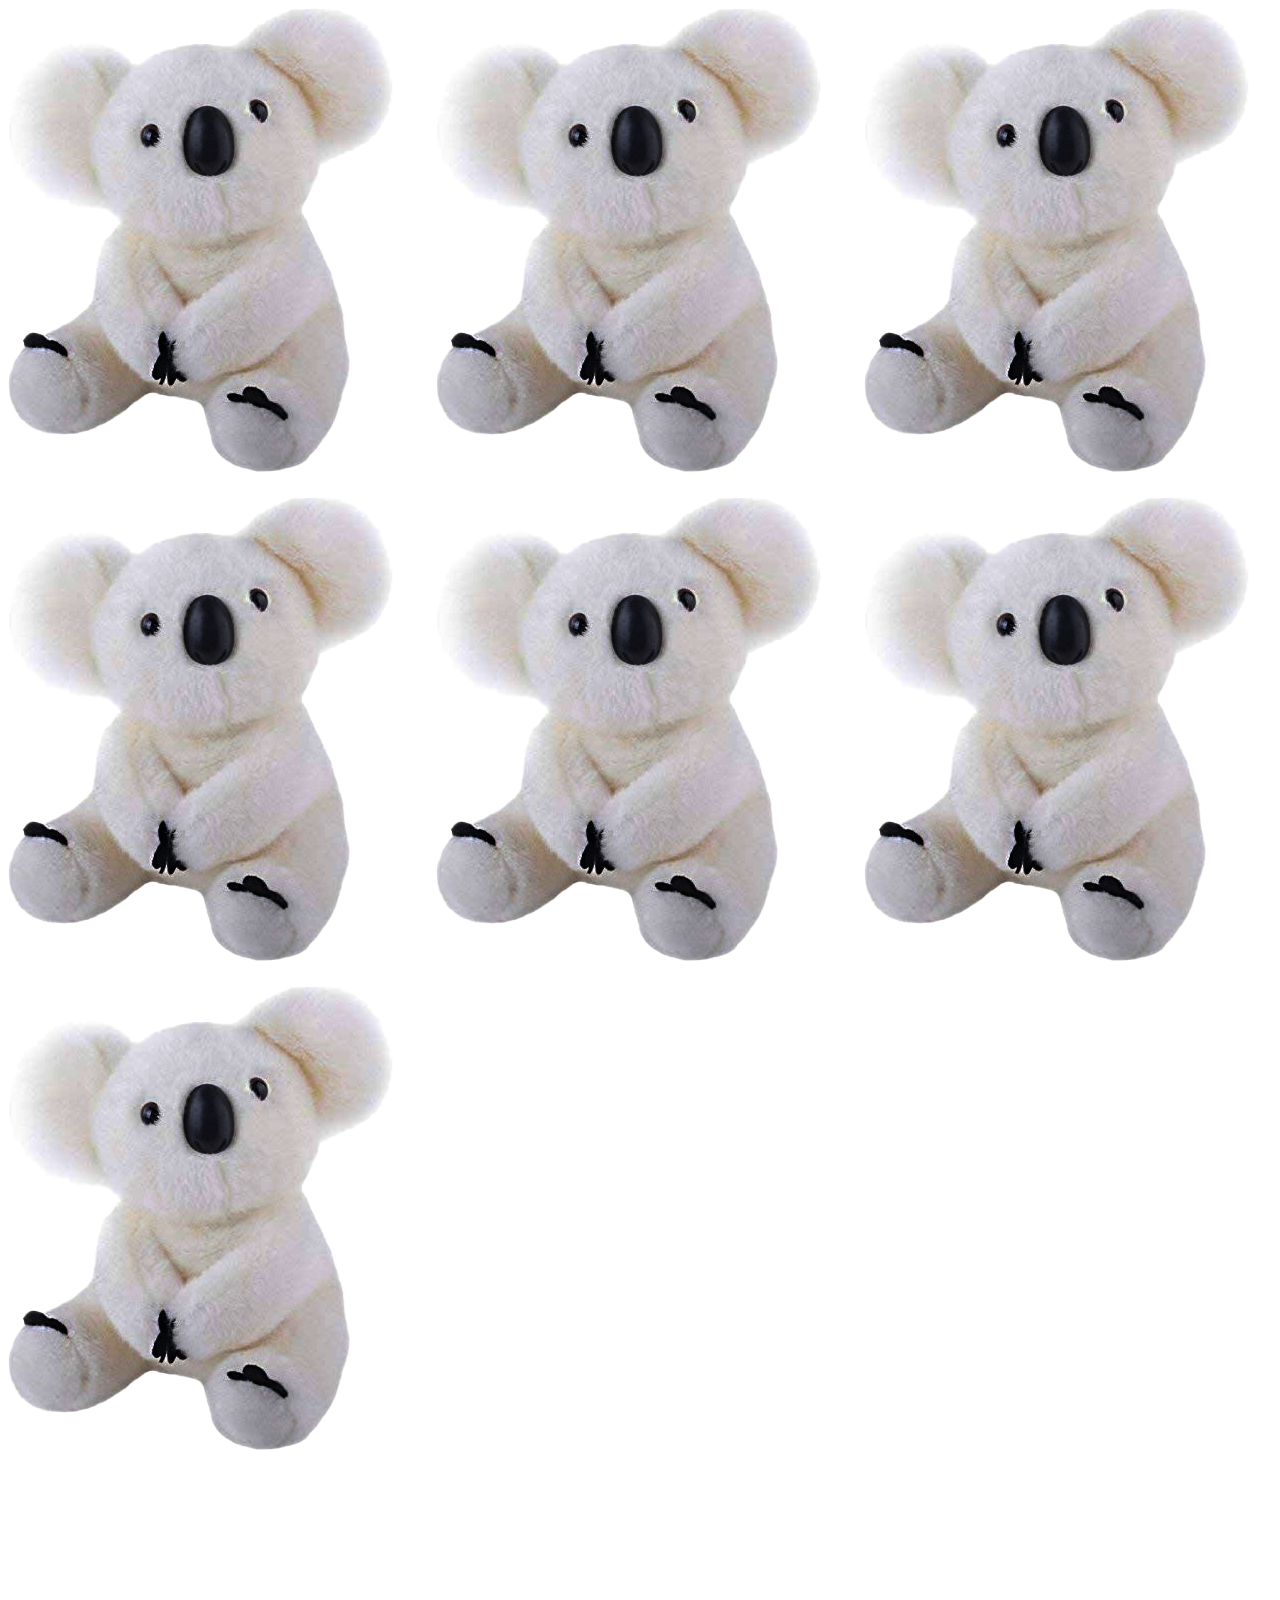
==== main.html @ 293f0853 "grid started creating the grid for the main page" ====
<!DOCTYPE html>
<html lang="en">
<head>
  <meta charset="UTF-8">
  <meta name="viewport" content="width=device-width, initial-scale=1.0">
  <link rel="stylesheet" href="css/main.css">
</head>
<body>
  <main class="main-grid">

        <div><img src="images/icon2.png" alt="Icon 1"></div>

        <div><img src="images/icon2.png" alt="Icon 1"></div>

        <div><img src="images/icon2.png" alt="Icon 1"></div>

        <div><img src="images/icon2.png" alt="Icon 1"></div>

        <div><img src="images/icon2.png" alt="Icon 1"></div>

        <div><img src="images/icon2.png" alt="Icon 1"></div>

        <div><img src="images/icon2.png" alt="Icon 1"></div>

        
  </main>

 <!--<main class="maingrid">
  <div class="iphone-frame">
    <div class="entry-icons">
      <a href="entry1.html" class="entry1-main"><img src="icon1.png" alt="Icon 1"></a>
      <a href="entry2.html" class="entry2-main"><img src="icon2.png" alt="Icon 2"></a>
      <a href="entry3.html" class="entry3-main"><img src="icon3.png" alt="Icon 3"></a>
      <a href="entry4.html" class="entry4-main"><img src="icon4.png" alt="Icon 4"></a>
      <a href="entry5.html" class="entry5-main"><img src="icon5.png" alt="Icon 5"></a>
      <a href="entry6.html" class="entry6-main"><img src="icon6.png" alt="Icon 6"></a>
      <a href="entry7.html" class="entry7-main"><img src="icon7.png" alt="Icon 7"></a>
      <a href="entry8.html" class="entry8-main"><img src="icon8.png" alt="Icon 8"></a>
      <a href="entry9.html" class="entry9-main"><img src="icon9.png" alt="Icon 9"></a>
      <a href="entry10.html" class="entry10-main"><img src="icon10.png" alt="Icon 10"></a>
      <a href="entry11.html" class="entry11-main"><img src="icon11.png" alt="Icon 11"></a>
    </div>
  </div>
</main>-->
</body>
</html>
---- css/main.css ----
.main-grid {
  display: grid;
  grid-template-columns: repeat(3, 1fr);
  grid-template-rows: repeat(8, 1fr);
  grid-column-gap: 20px;
  grid-row-gap: 20px;
  }
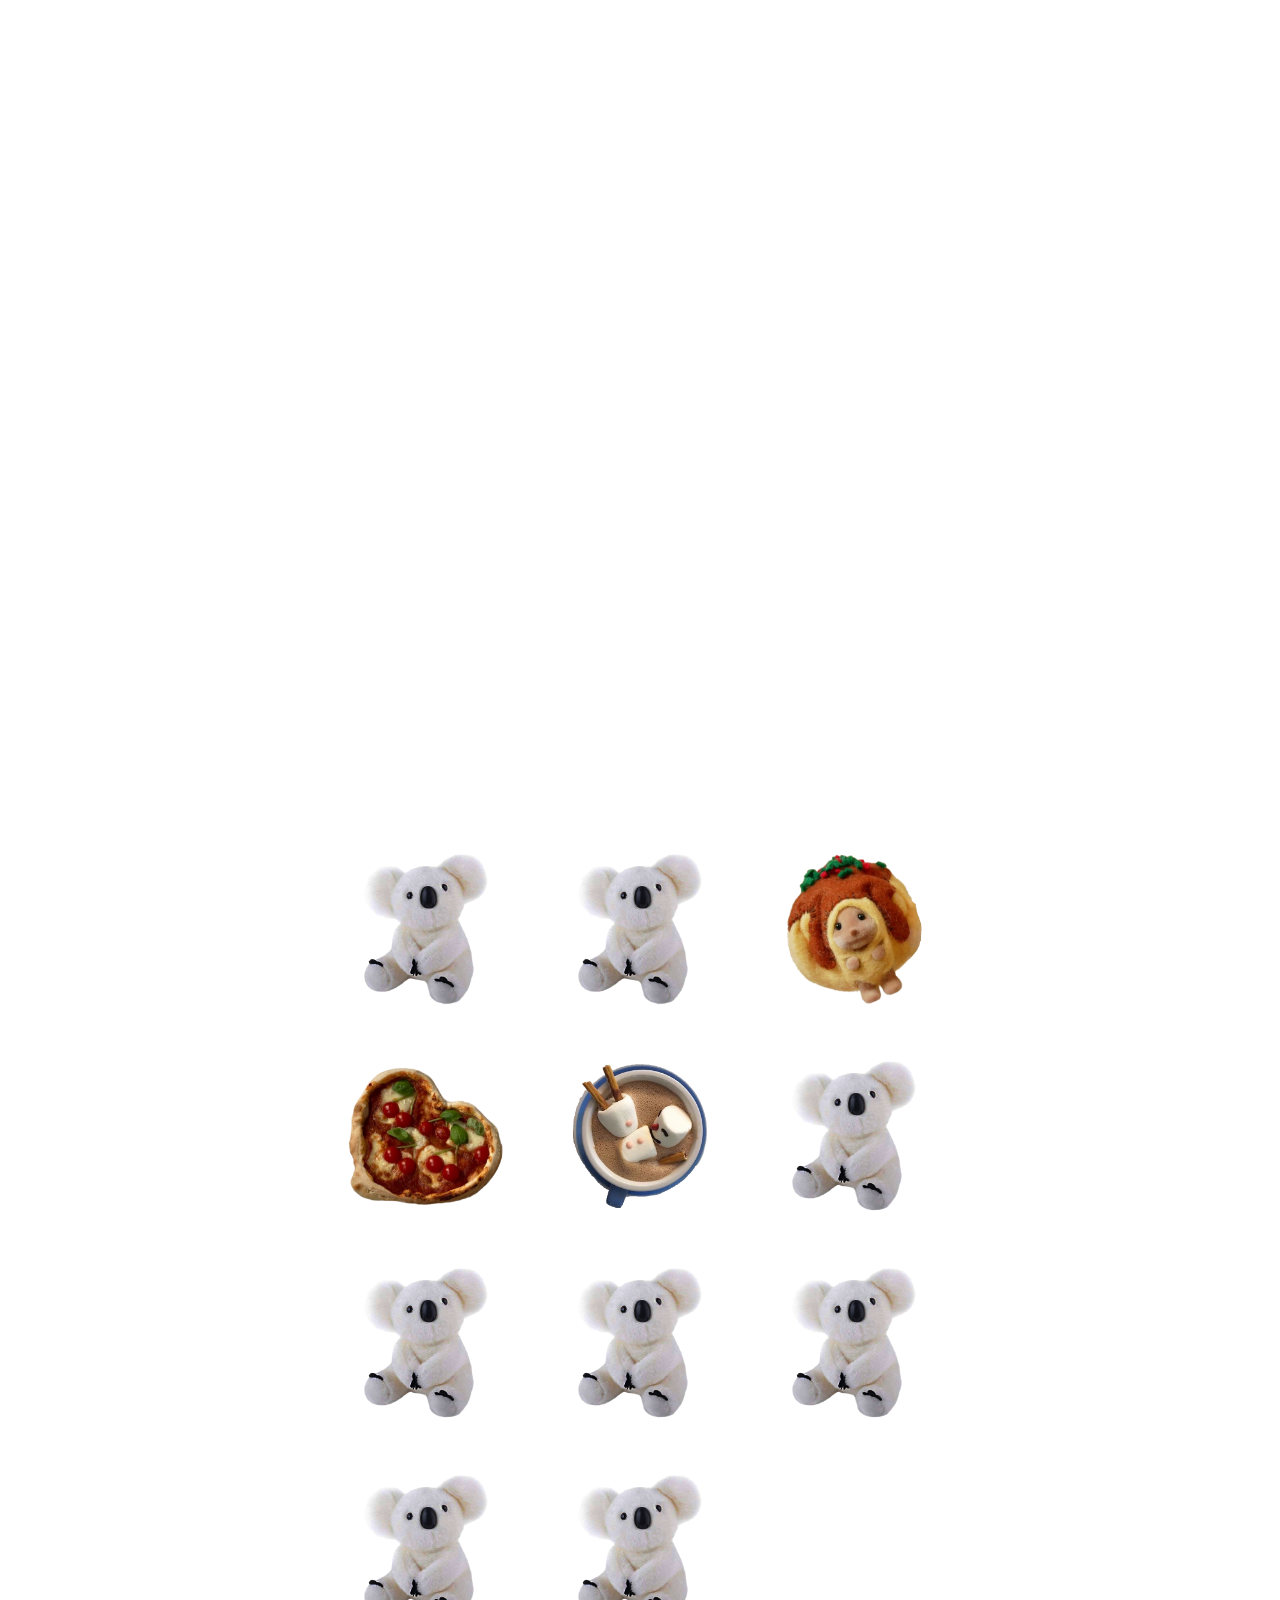
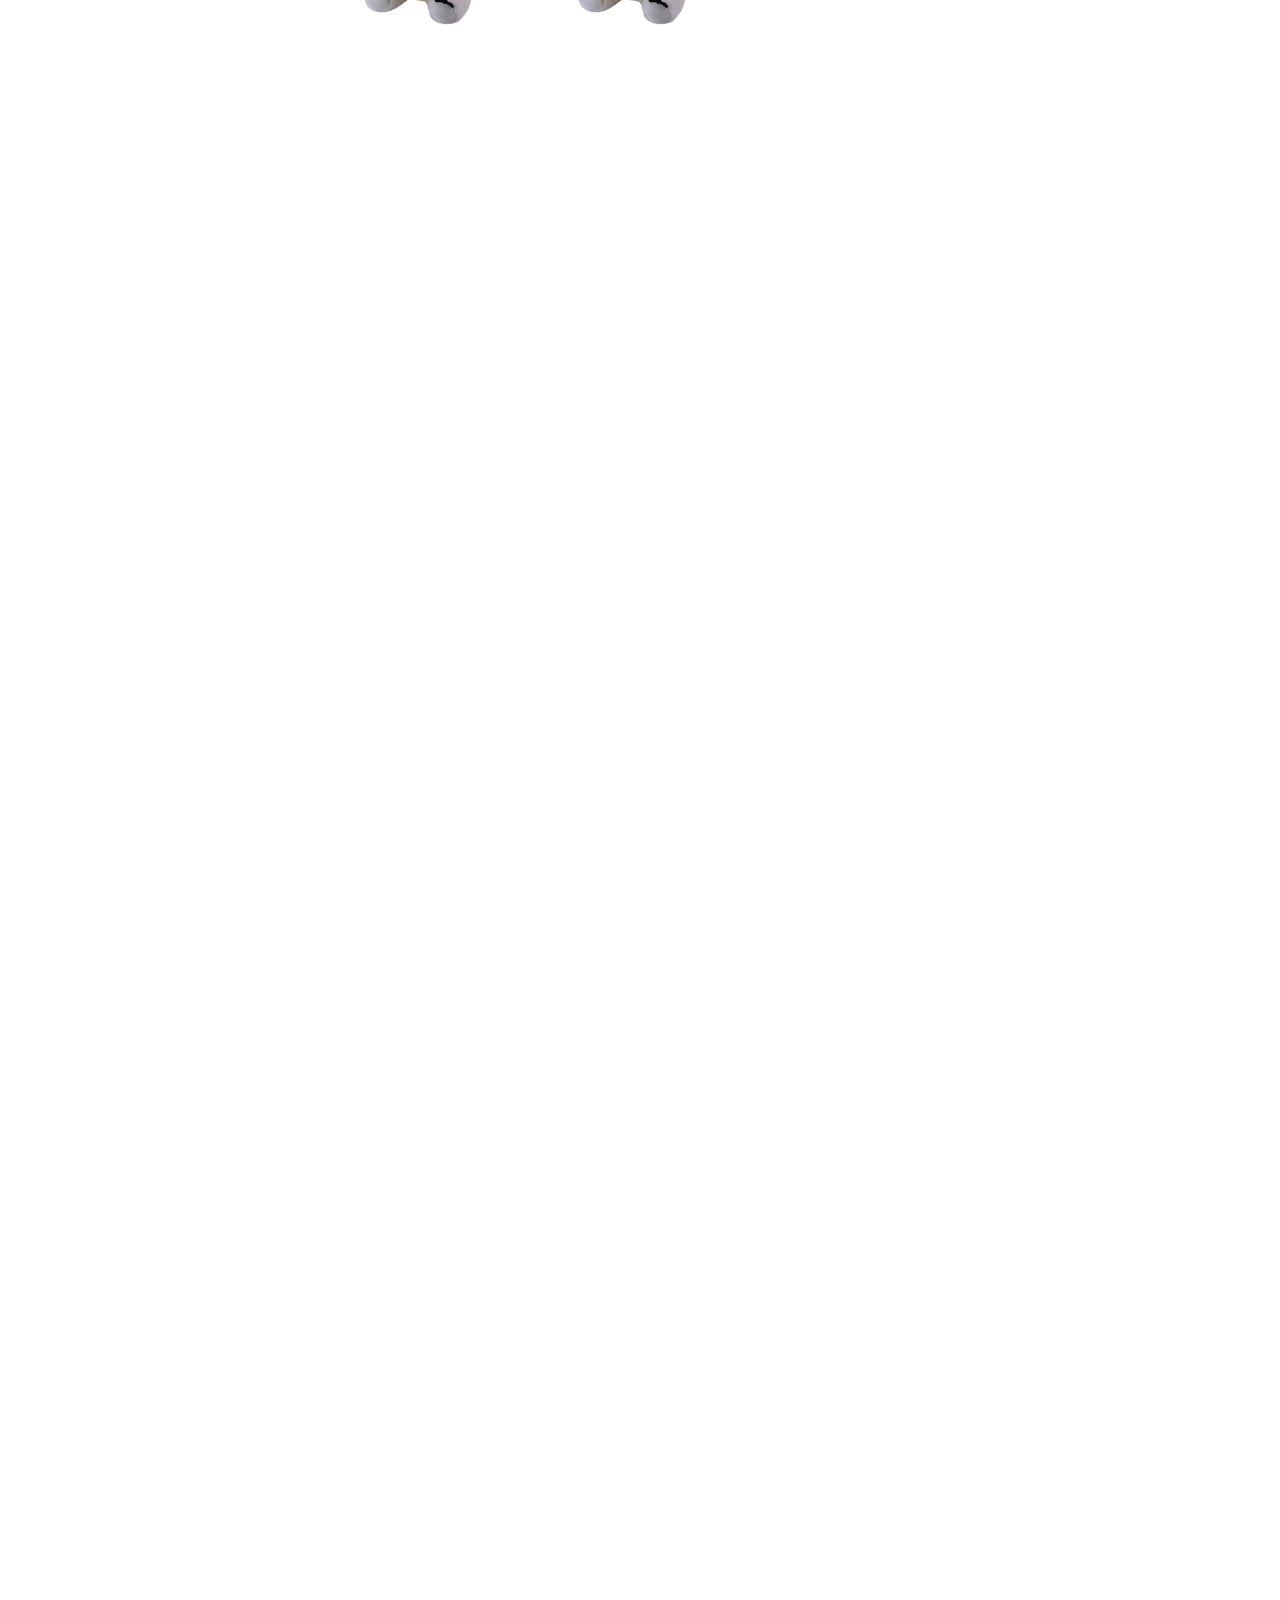
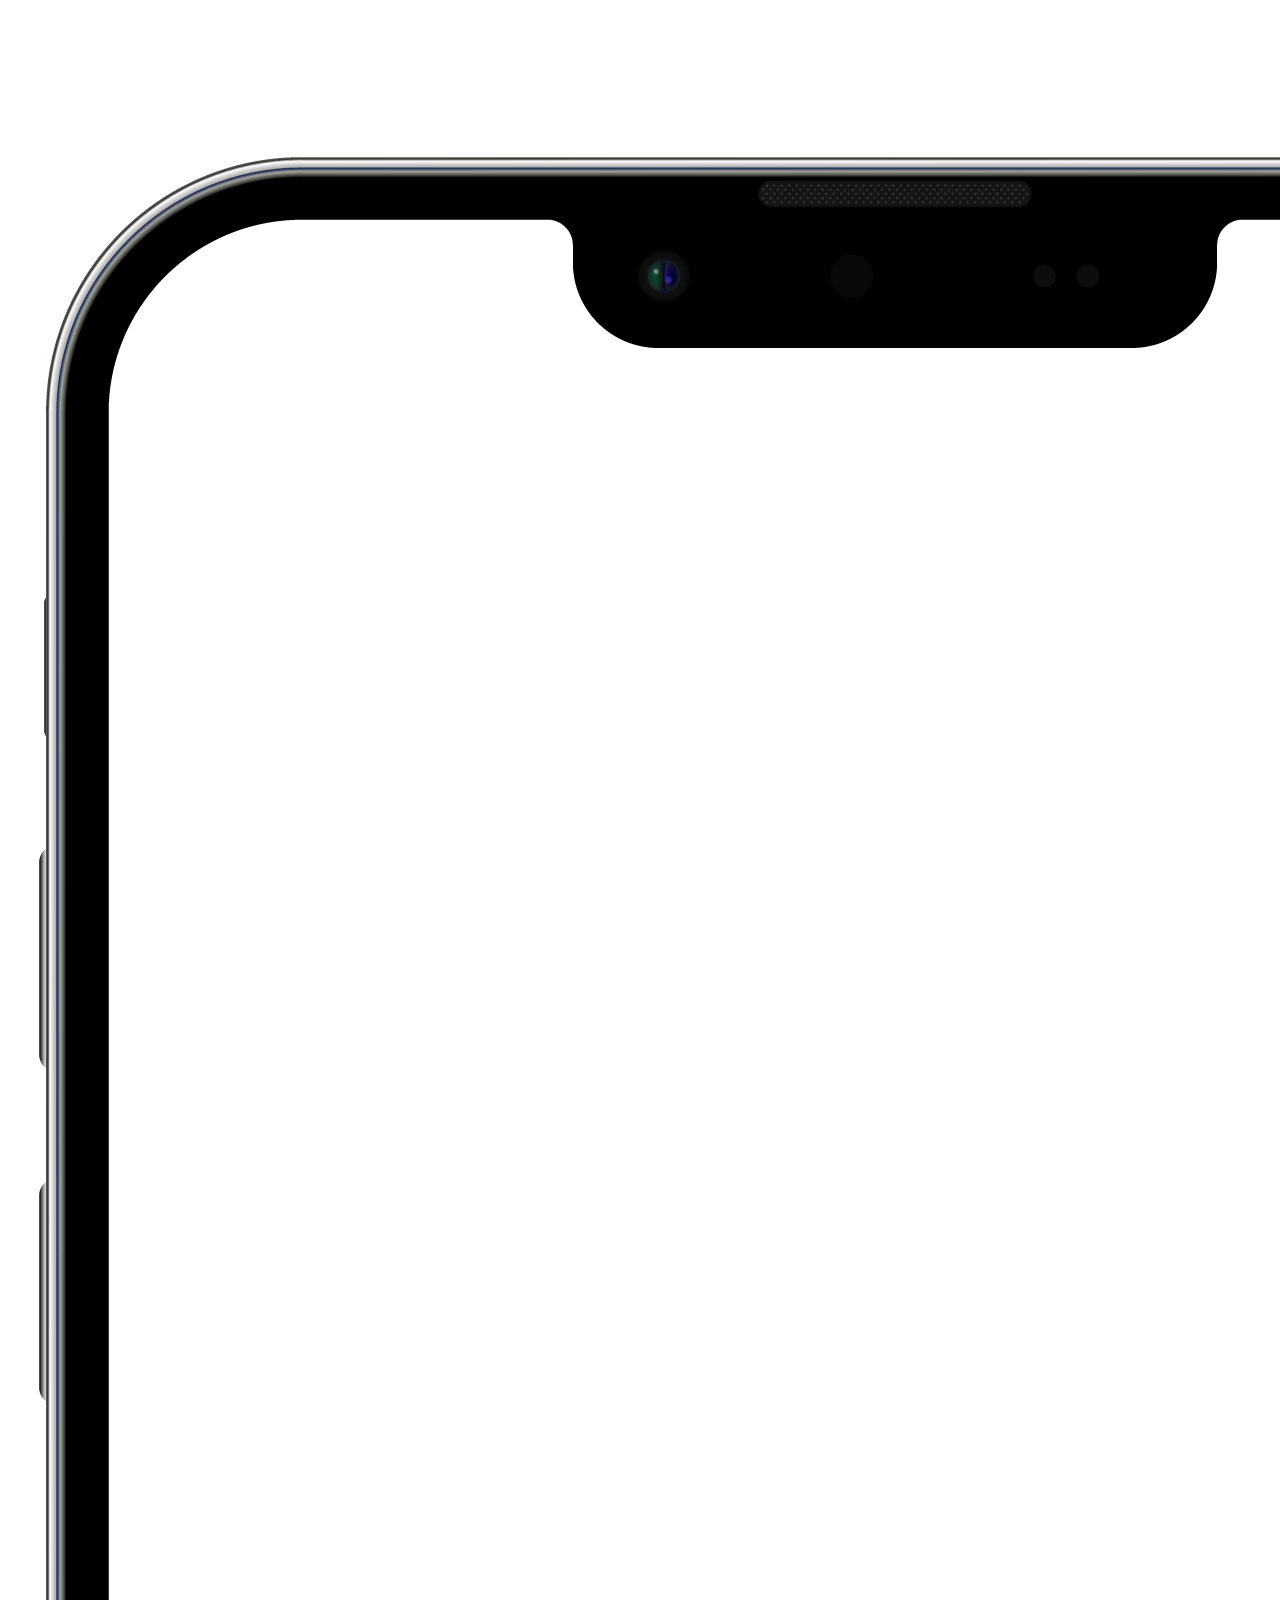
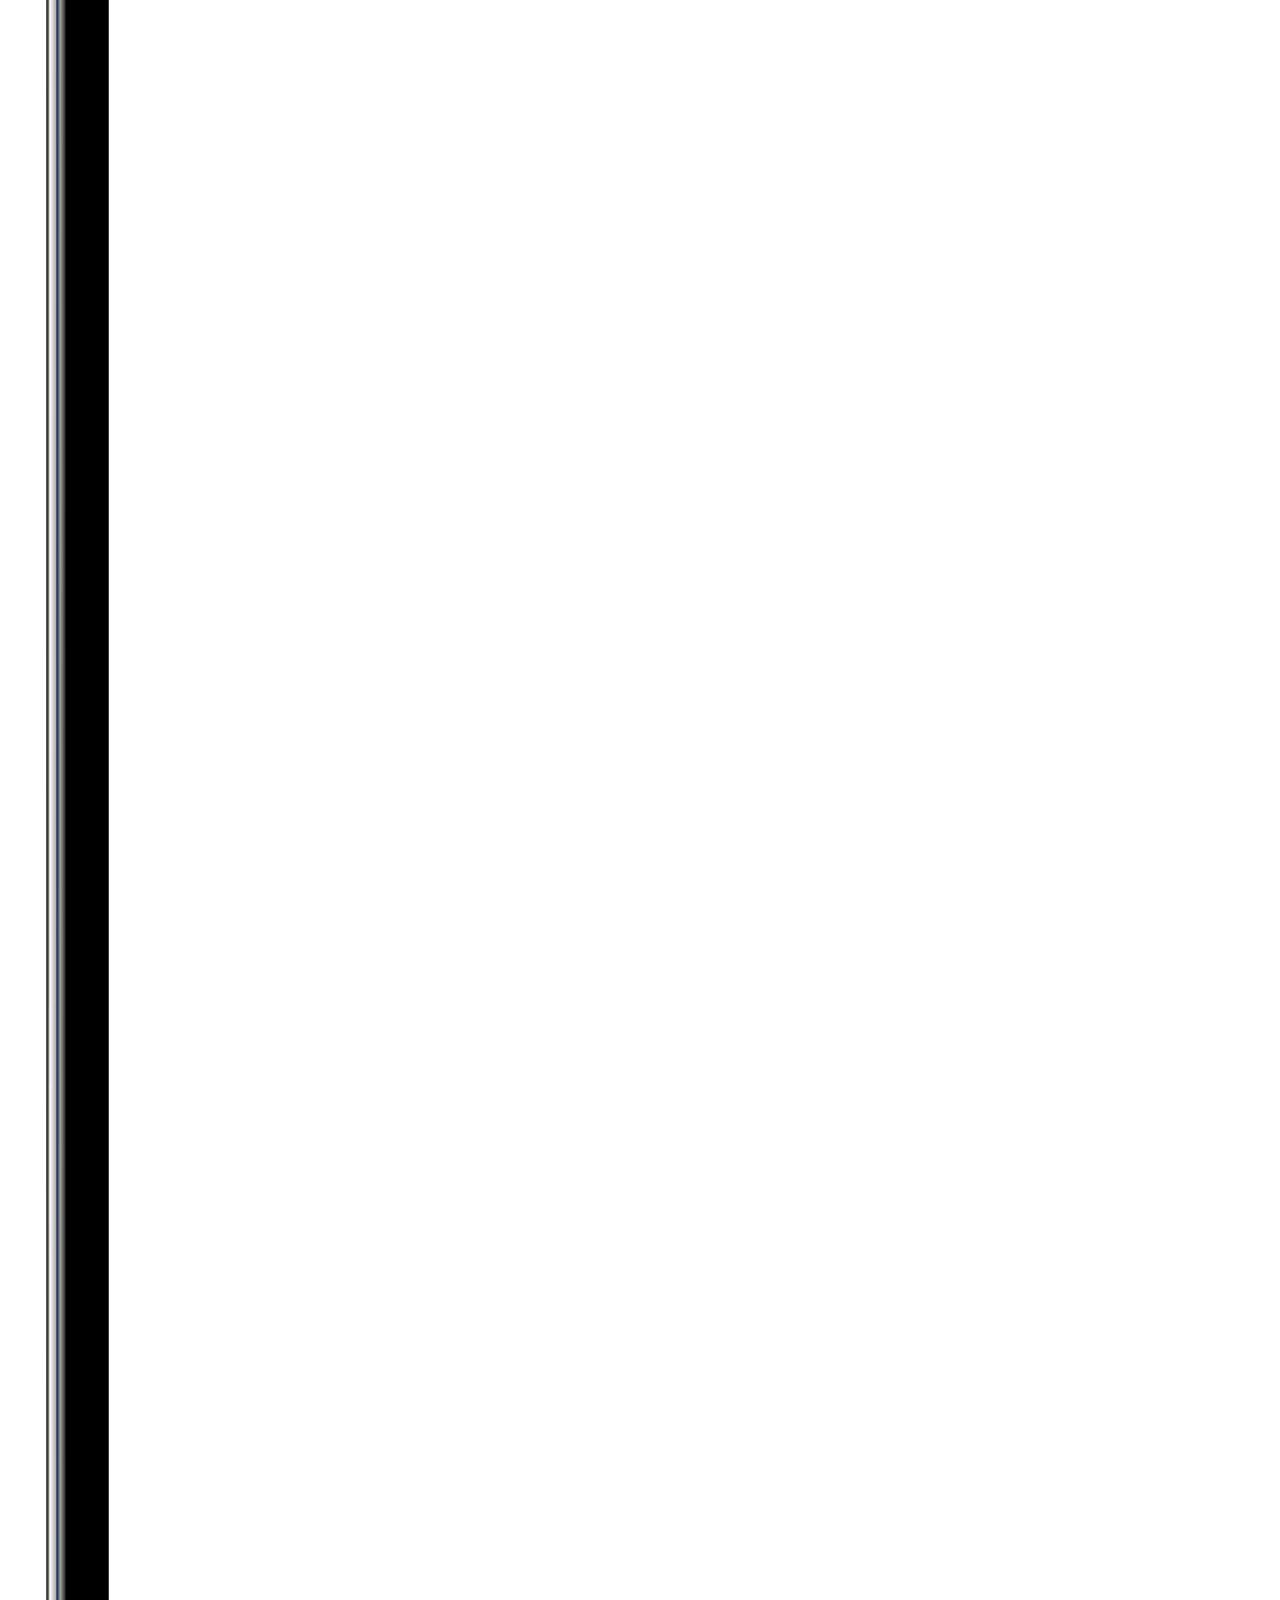
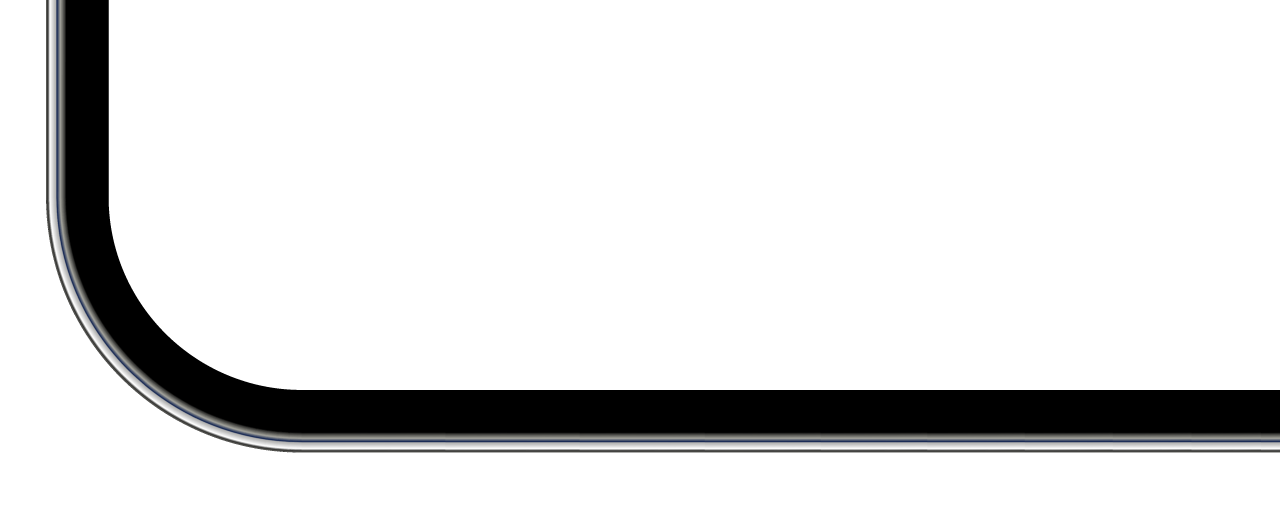
==== commit cd69aa63: "10/8/2024 Worked on the main page & entry 3" ====
--- a/main.html
+++ b/main.html
@@ -6,26 +6,26 @@
   <link rel="stylesheet" href="css/main.css">
 </head>
 <body>
+  <div class="iphone-with-icons">
   <main class="main-grid">
+        <div class="icons"><img src="images/icon2.png"></div>
+        <div class="icons"><img src="images/icon2.png"></div>
+        <div class="icons"><img src="images/icon3.png"></div>
+        <div class="icons"><img src="images/icon4.png"></div>
+        <div class="icons"><img src="images/icon5.png"></div>
+        <div class="icons"><img src="images/icon2.png"></div>
+        <div class="icons"><img src="images/icon2.png"></div>
+        <div class="icons"><img src="images/icon2.png"></div>
+        <div class="icons"><img src="images/icon2.png"></div>
+        <div class="icons"><img src="images/icon2.png"></div>
+        <div class="icons"><img src="images/icon2.png"></div>
+  </main>
+  <div class="iphone-frame"><img src="images/iphone-frame.png" alt="iphone-frame"></div>
+</div>
+</body>
+</html>
 
-        <div><img src="images/icon2.png" alt="Icon 1"></div>
-
-        <div><img src="images/icon2.png" alt="Icon 1"></div>
-
-        <div><img src="images/icon2.png" alt="Icon 1"></div>
-
-        <div><img src="images/icon2.png" alt="Icon 1"></div>
-
-        <div><img src="images/icon2.png" alt="Icon 1"></div>
-
-        <div><img src="images/icon2.png" alt="Icon 1"></div>
-
-        <div><img src="images/icon2.png" alt="Icon 1"></div>
-
-        
-  </main>
-
- <!--<main class="maingrid">
+<!--<main class="maingrid">
   <div class="iphone-frame">
     <div class="entry-icons">
       <a href="entry1.html" class="entry1-main"><img src="icon1.png" alt="Icon 1"></a>
@@ -42,5 +42,3 @@
     </div>
   </div>
 </main>-->
-</body>
-</html>
--- a/css/main.css
+++ b/css/main.css
@@ -5,6 +5,19 @@
   grid-template-rows: repeat(8, 1fr);
   grid-column-gap: 20px;
   grid-row-gap: 20px;
+  transform: scale(0.5);
   }
 
 
+.icons {
+  display: flex; /* 이미지가 가운데에 위치하도록 */
+  justify-content: center; /* 가로 중앙 정렬 */
+  align-items: center; /* 세로 중앙 정렬 */
+  padding: 10px; /* 그리드 셀 내부에 여백 추가 */
+}
+
+.icons img {
+  max-width: 80%; /* 이미지가 셀의 너비의 80% 이하로 설정 */
+  max-height: 80%; /* 이미지가 셀의 높이의 80% 이하로 설정 */
+  object-fit: cover; /* 이미지를 비율에 맞춰 잘라서 표시 */
+}
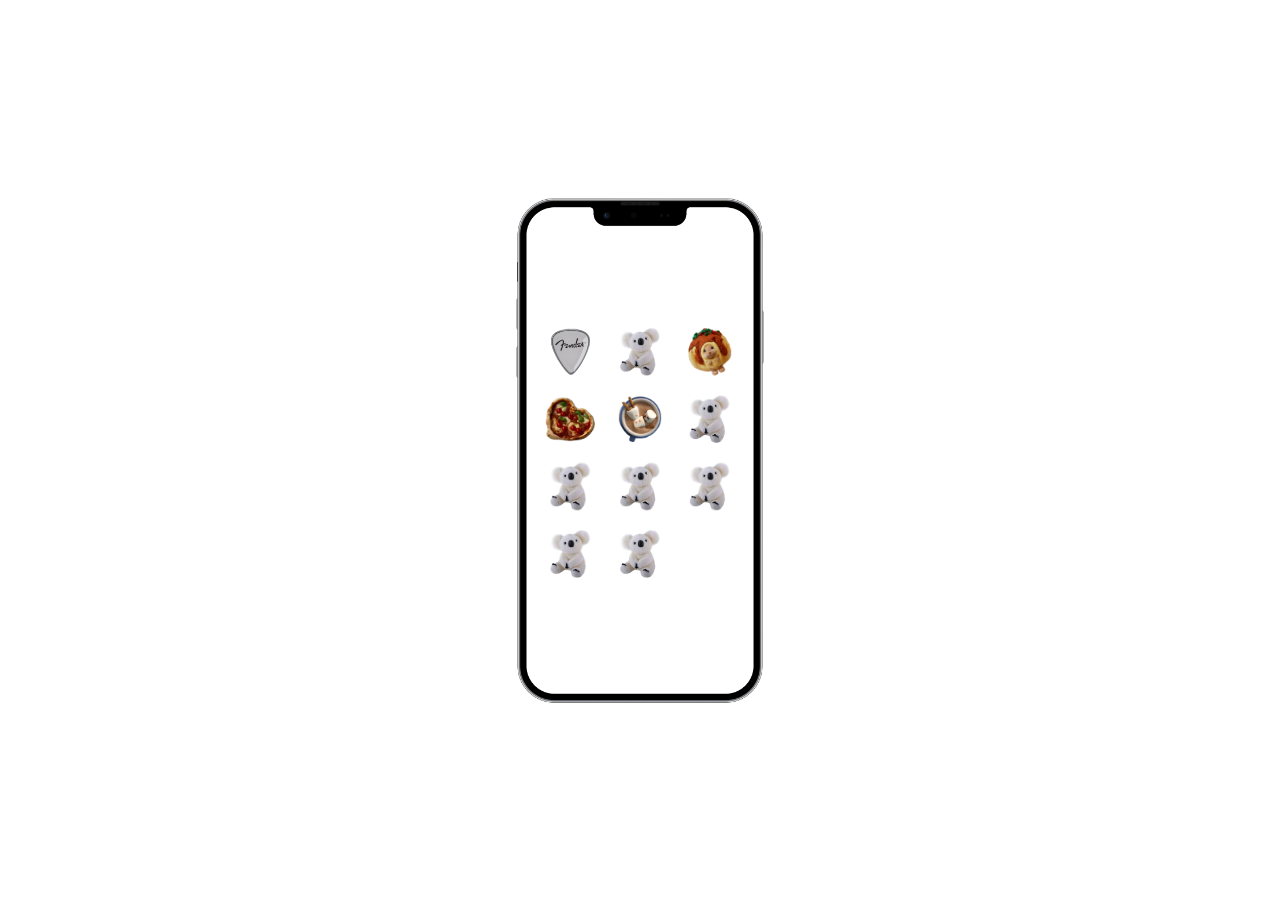
==== commit f0f06529: "entry1&2 home, entry 1 & 2 (midterm check-in)" ====
--- a/main.html
+++ b/main.html
@@ -7,38 +7,28 @@
 </head>
 <body>
   <div class="iphone-with-icons">
-  <main class="main-grid">
-        <div class="icons"><img src="images/icon2.png"></div>
-        <div class="icons"><img src="images/icon2.png"></div>
-        <div class="icons"><img src="images/icon3.png"></div>
-        <div class="icons"><img src="images/icon4.png"></div>
-        <div class="icons"><img src="images/icon5.png"></div>
-        <div class="icons"><img src="images/icon2.png"></div>
-        <div class="icons"><img src="images/icon2.png"></div>
-        <div class="icons"><img src="images/icon2.png"></div>
-        <div class="icons"><img src="images/icon2.png"></div>
-        <div class="icons"><img src="images/icon2.png"></div>
-        <div class="icons"><img src="images/icon2.png"></div>
-  </main>
-  <div class="iphone-frame"><img src="images/iphone-frame.png" alt="iphone-frame"></div>
-</div>
+    <img src="images/iphone-frame.png" alt="iPhone Frame" class="iphone-frame">
+    <main class="main-grid">
+      <div class="icons">
+        <a href="./entries/entry1.html" class="icon-link">
+          <img src="images/icon1.png" alt="Icon 1">
+        </a>
+      </div>
+      <div class="icons">
+        <a href="./entries/entry2.html" class="icon-link">
+          <img src="images/icon2.png" alt="Icon 2">
+        </a>
+      </div>
+      <div class="icons"><img src="images/icon3.png" alt="Icon 3"></div>
+      <div class="icons"><img src="images/icon4.png" alt="Icon 4"></div>
+      <div class="icons"><img src="images/icon5.png" alt="Icon 5"></div>
+      <div class="icons"><img src="images/icon2.png" alt="Icon 6"></div>
+      <div class="icons"><img src="images/icon2.png" alt="Icon 7"></div>
+      <div class="icons"><img src="images/icon2.png" alt="Icon 8"></div>
+      <div class="icons"><img src="images/icon2.png" alt="Icon 9"></div>
+      <div class="icons"><img src="images/icon2.png" alt="Icon 10"></div>
+      <div class="icons"><img src="images/icon2.png" alt="Icon 11"></div>
+    </main>
+  </div>
 </body>
 </html>
-
-<!--<main class="maingrid">
-  <div class="iphone-frame">
-    <div class="entry-icons">
-      <a href="entry1.html" class="entry1-main"><img src="icon1.png" alt="Icon 1"></a>
-      <a href="entry2.html" class="entry2-main"><img src="icon2.png" alt="Icon 2"></a>
-      <a href="entry3.html" class="entry3-main"><img src="icon3.png" alt="Icon 3"></a>
-      <a href="entry4.html" class="entry4-main"><img src="icon4.png" alt="Icon 4"></a>
-      <a href="entry5.html" class="entry5-main"><img src="icon5.png" alt="Icon 5"></a>
-      <a href="entry6.html" class="entry6-main"><img src="icon6.png" alt="Icon 6"></a>
-      <a href="entry7.html" class="entry7-main"><img src="icon7.png" alt="Icon 7"></a>
-      <a href="entry8.html" class="entry8-main"><img src="icon8.png" alt="Icon 8"></a>
-      <a href="entry9.html" class="entry9-main"><img src="icon9.png" alt="Icon 9"></a>
-      <a href="entry10.html" class="entry10-main"><img src="icon10.png" alt="Icon 10"></a>
-      <a href="entry11.html" class="entry11-main"><img src="icon11.png" alt="Icon 11"></a>
-    </div>
-  </div>
-</main>-->
--- a/css/main.css
+++ b/css/main.css
@@ -1,23 +1,55 @@
+body {
+  display: flex;
+  justify-content: center;
+  align-items: center;
+  height: 100vh;
+  margin: 0;
+}
+
+.iphone-with-icons {
+  position: relative;
+  display: flex;
+  justify-content: center;
+  align-items: center;
+  transform: scale(0.2); /* size 조절 */
+}
+
+.iphone-frame {
+  width: 100%; /* iPhone frame size */
+  height: auto;
+  display: block;
+}
 
 .main-grid {
+  position: absolute;
+  top: 15%; /* grid 위치 */
+  width: 80%;
+  height: 70%;
   display: grid;
   grid-template-columns: repeat(3, 1fr);
   grid-template-rows: repeat(8, 1fr);
   grid-column-gap: 20px;
   grid-row-gap: 20px;
-  transform: scale(0.5);
-  }
-
+  top: 25%;
+}
 
 .icons {
-  display: flex; /* 이미지가 가운데에 위치하도록 */
-  justify-content: center; /* 가로 중앙 정렬 */
-  align-items: center; /* 세로 중앙 정렬 */
-  padding: 10px; /* 그리드 셀 내부에 여백 추가 */
+  display: flex;
+  justify-content: center;
+  align-items: center;
+  padding: 10px;
 }
 
 .icons img {
-  max-width: 80%; /* 이미지가 셀의 너비의 80% 이하로 설정 */
-  max-height: 80%; /* 이미지가 셀의 높이의 80% 이하로 설정 */
-  object-fit: cover; /* 이미지를 비율에 맞춰 잘라서 표시 */
-}+  max-width: 80%;
+  max-height: 80%;
+  object-fit: cover;
+}
+
+.icon-link {
+  display: flex;
+  justify-content: center;
+  align-items: center;
+  width: 100%;
+  height: 100%;
+}
